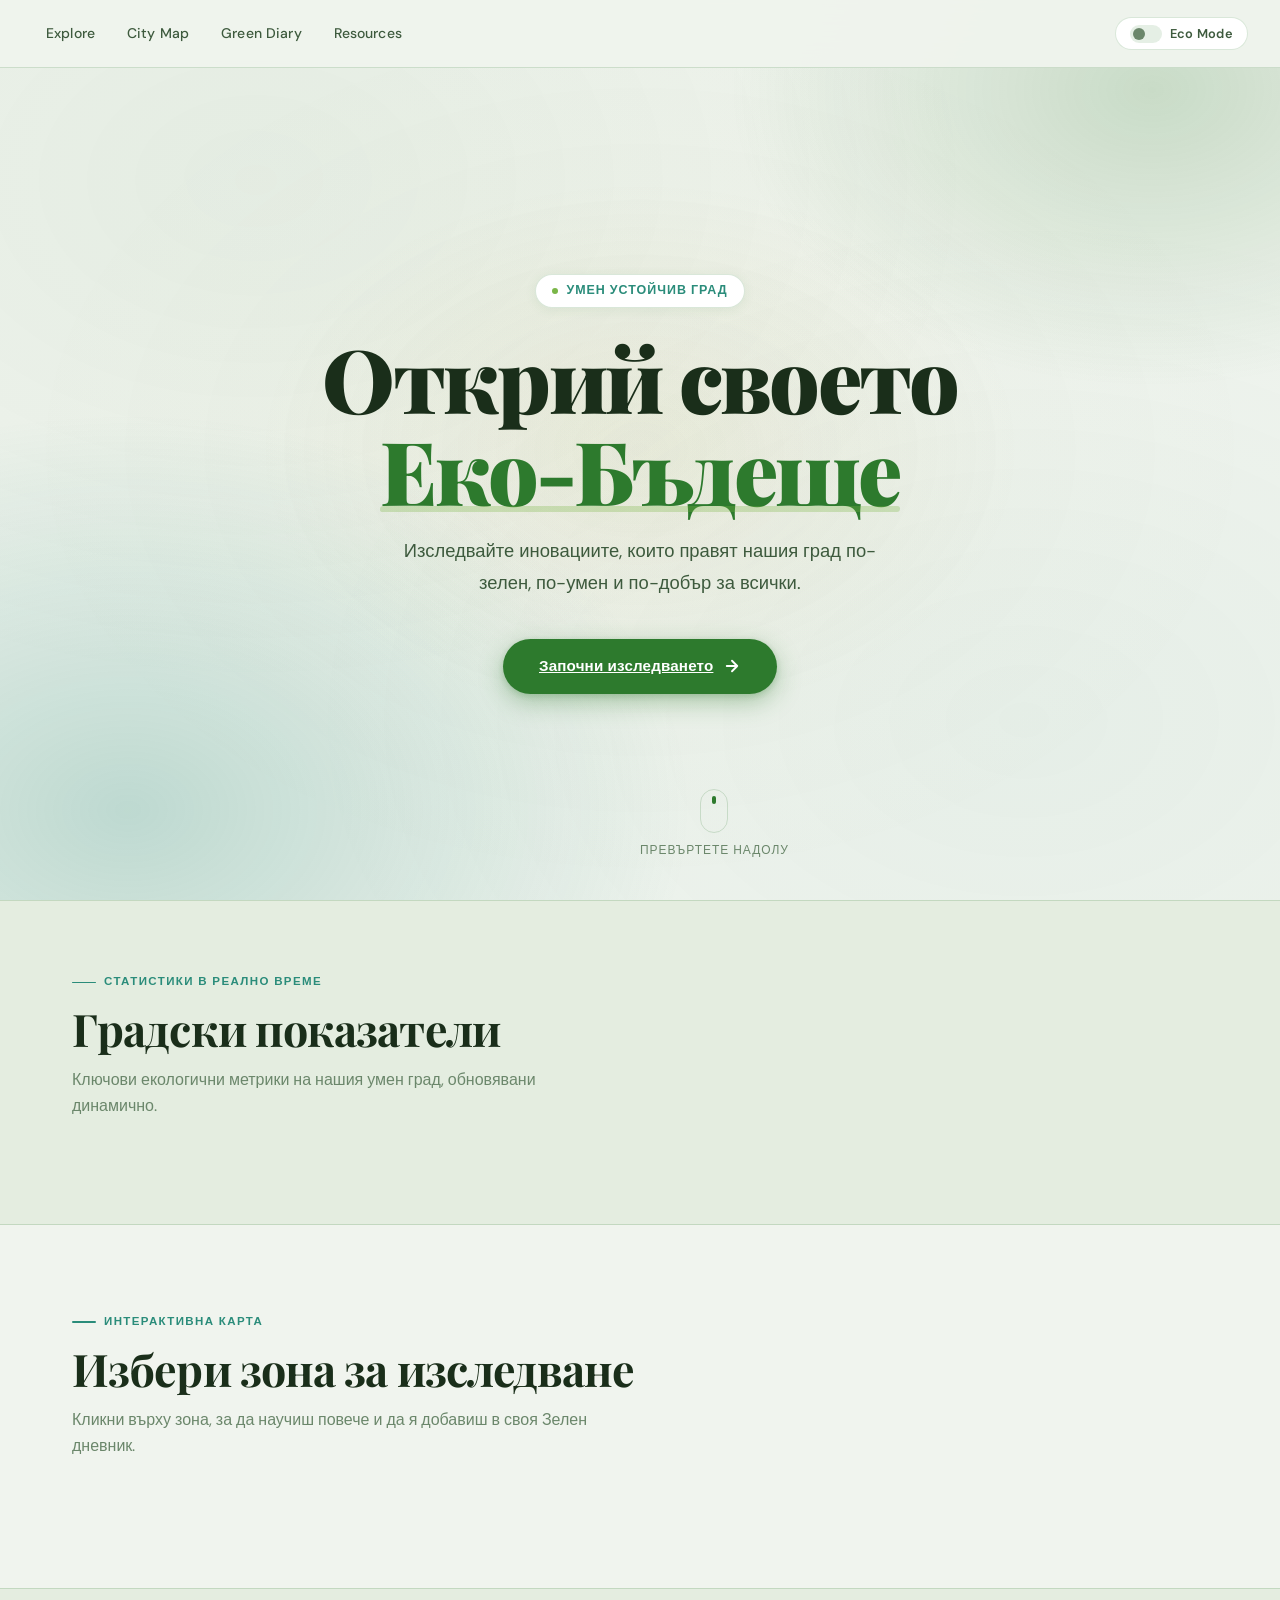
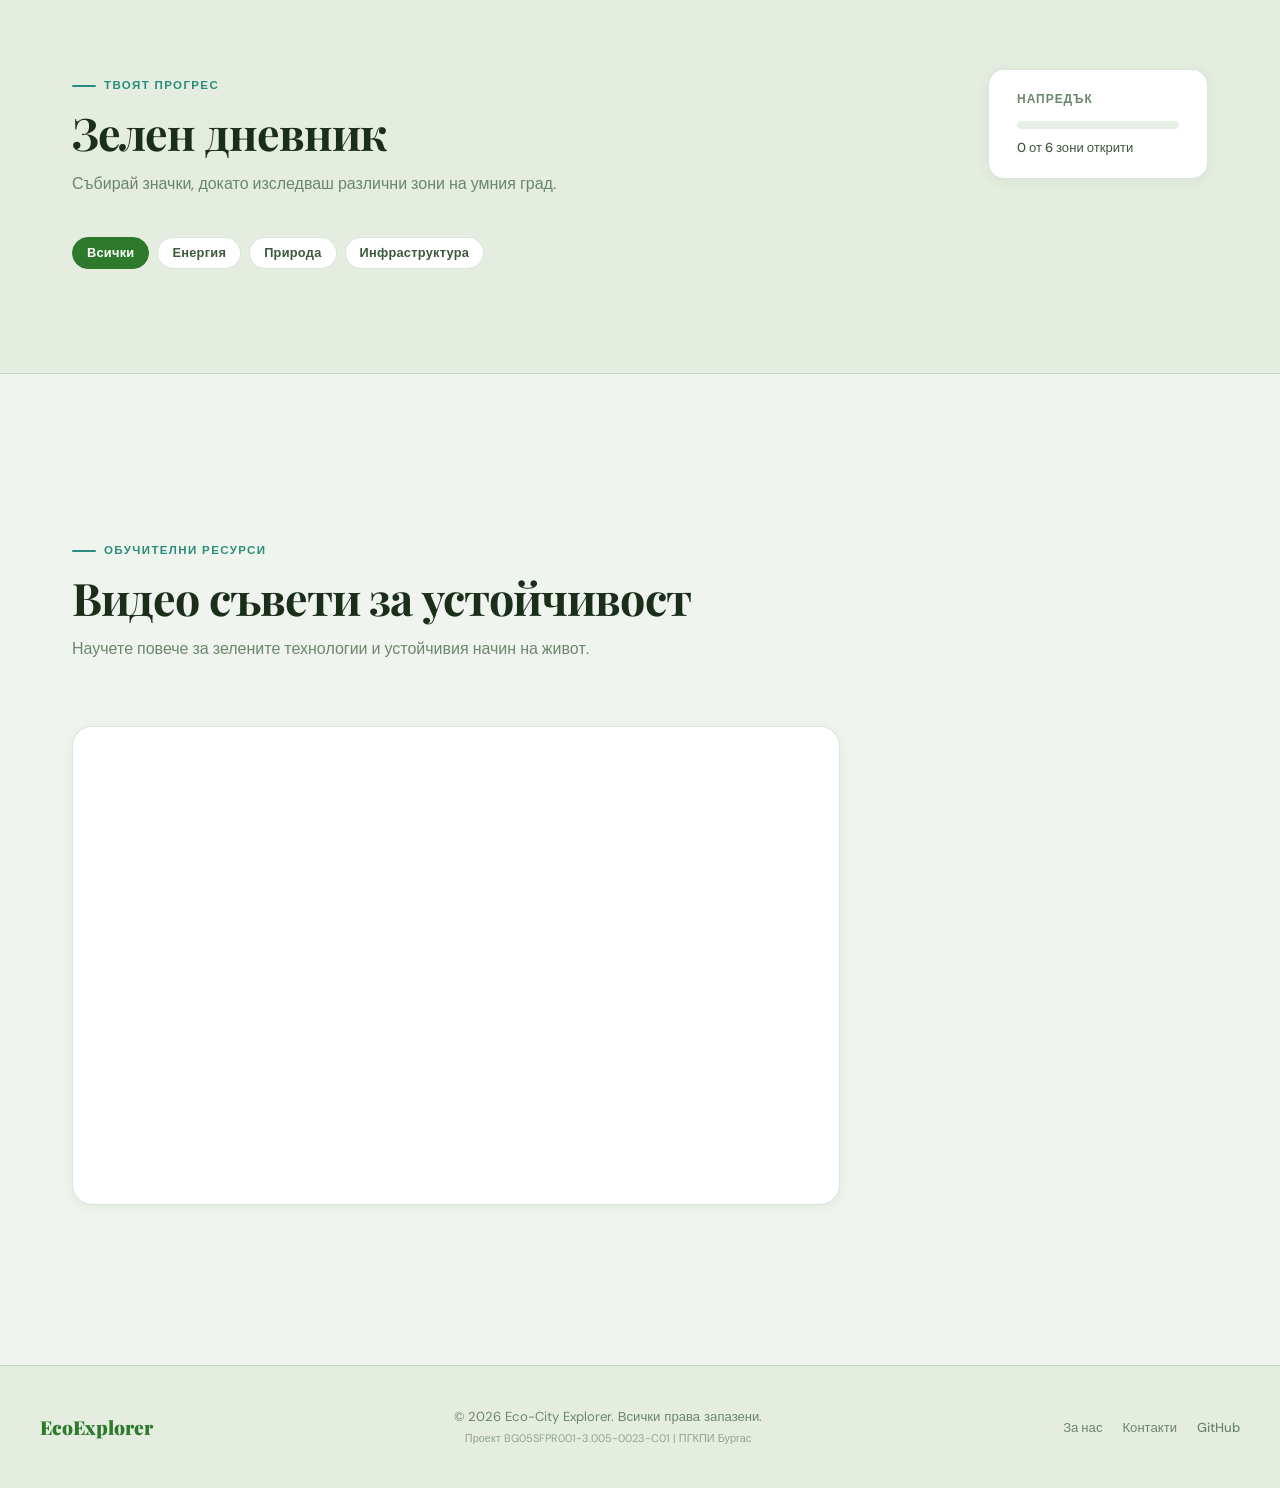
==== mainMenu/index.html @ bcf7e942 "Sort out project files" ====
<!DOCTYPE html>
<html lang="bg" data-theme="light">
<head>
    <meta charset="UTF-8">
    <meta name="viewport" content="width=device-width, initial-scale=1.0">
    <link rel="stylesheet" href="../mainMenu/MainMenu.css">
    <title>Eco-City Explorer</title>
    <link href="https://fonts.googleapis.com/css2?family=Playfair+Display:wght@700;900&family=DM+Sans:wght@300;400;500;600&display=swap" rel="stylesheet">
    <link rel="icon" href="../assets/logo.png" type="image/x-icon">
</head>
<body>

    <!-- ============================================================
         HEADER
    ============================================================ -->
    <header class="app-header">

        <nav id="nav">
            <a href="#map">Explore</a>
            <a href="#map">City Map</a>
            <a href="#diary">Green Diary</a>
            <a href="#tips">Resources</a>
        </nav>

        <div class="header-actions">
            <button class="eco-toggle" id="eco-toggle" title="Eco Mode - Тъмна тема">
                <span class="eco-toggle-indicator" id="eco-indicator"></span>
                Eco Mode
            </button>
            <button class="hamburger" id="hamburger" aria-label="Toggle navigation">&#9776;</button>
        </div>
    </header>

    <!-- ============================================================
         HERO / BANNER
    ============================================================ -->
    <section class="banner">
        <div class="banner-bg"></div>
        <div class="banner-particles" id="banner-particles"></div>
        <div class="banner-overlay"></div>

        <div class="banner-content">
            <div class="banner-eyebrow">
                <span class="banner-eyebrow-dot"></span>
                Умен устойчив град
            </div>
            <h1>Открий своето<br><span class="highlight">Еко-Бъдеще</span></h1>
            <p>Изследвайте иновациите, които правят нашия град по-зелен, по-умен и по-добър за всички.</p>
         <a href="../Map/map.html" class="cta-button">
    Започни изследването
    <svg width="18" height="18" viewBox="0 0 24 24" fill="none" stroke="currentColor" stroke-width="2.5" stroke-linecap="round" stroke-linejoin="round">
        <path d="M5 12h14M12 5l7 7-7 7"/>
    </svg>
</a>
        </div>

        <div class="scroll-hint">
            <div class="scroll-arrow"></div>
            Превъртете надолу
        </div>
    </section>

    <!-- ============================================================
         CITY OVERVIEW — STATISTICS
    ============================================================ -->
    <section class="overview" id="overview">
        <div class="section-container">
            <div class="section-label">Статистики в реално време</div>
            <h2 class="section-title">Градски показатели</h2>
            <p class="section-subtitle">Ключови екологични метрики на нашия умен град, обновявани динамично.</p>

            <div class="stats-grid" id="stats-grid">
                <!-- Stat cards се генерират от JS -->
            </div>
        </div>
    </section>

    <!-- ============================================================
         CITY MAP — INTERACTIVE GRID
    ============================================================ -->
    <section class="city-map" id="map">
        <div class="section-container">
            <div class="map-header">
                <div class="section-label">Интерактивна карта</div>
                <h2 class="section-title">Избери зона за изследване</h2>
                <p class="section-subtitle">Кликни върху зона, за да научиш повече и да я добавиш в своя Зелен дневник.</p>
            </div>
            <div class="map-grid" id="map-grid">
                <!-- Зоните се генерират от JS -->
            </div>
        </div>
    </section>

    <!-- ============================================================
         MODAL
    ============================================================ -->
    <div class="modal-backdrop" id="modal-backdrop">
        <div class="modal" id="modal" role="dialog" aria-modal="true">
            <button class="modal-close" id="modal-close" aria-label="Затвори">
                <svg width="14" height="14" viewBox="0 0 24 24" fill="none" stroke="currentColor" stroke-width="2.5" stroke-linecap="round">
                    <path d="M18 6L6 18M6 6l12 12"/>
                </svg>
            </button>
            <div class="modal-zone-icon" id="modal-icon"></div>
            <h2 class="modal-title" id="modal-title"></h2>
            <p class="modal-desc" id="modal-desc"></p>
            <div class="modal-facts">
                <h4>Ключови факти</h4>
                <ul id="modal-facts-list"></ul>
            </div>
            <button class="modal-explore-btn" id="modal-explore-btn">Добави в дневника</button>
        </div>
    </div>

    <!-- ============================================================
         GREEN DIARY — PROGRESS & BADGES
    ============================================================ -->
    <section class="green-diary" id="diary">
        <div class="section-container">
            <div class="diary-header">
                <div>
                    <div class="section-label">Твоят прогрес</div>
                    <h2 class="section-title">Зелен дневник</h2>
                    <p class="section-subtitle">Събирай значки, докато изследваш различни зони на умния град.</p>
                </div>
                <div class="diary-progress-wrap">
                    <div class="diary-progress-label">Напредък</div>
                    <div class="diary-progress-track">
                        <div class="diary-progress-bar" id="diary-progress-bar"></div>
                    </div>
                    <div class="diary-progress-text" id="diary-progress-text">0 от 6 зони открити</div>
                </div>
            </div>

            <div class="diary-filter" id="diary-filter">
                <button class="filter-btn active" data-cat="all">Всички</button>
                <button class="filter-btn" data-cat="energy">Енергия</button>
                <button class="filter-btn" data-cat="nature">Природа</button>
                <button class="filter-btn" data-cat="infrastructure">Инфраструктура</button>
            </div>

            <div class="diary-badges" id="diary-badges">
                <!-- Значките се генерират от JS -->
            </div>
        </div>
    </section>

    <!-- ============================================================
         ECO-TIPS / VIDEOS
    ============================================================ -->
    <section class="eco-tips-section" id="tips">
        <div class="section-container">
            <div class="section-label">Обучителни ресурси</div>
            <h2 class="section-title">Видео съвети за устойчивост</h2>
            <p class="section-subtitle" style="margin-bottom:2rem">Научете повече за зелените технологии и устойчивия начин на живот.</p>

            <div class="video-tabs" id="video-tabs">
                <!-- Табовете се генерират от JS -->
            </div>

            <div class="video-layout">
                <div class="video-main">
                    <div class="video-iframe-wrap">
                        <iframe id="main-video"
                            src=""
                            title="Eco Video"
                            allow="accelerometer; autoplay; clipboard-write; encrypted-media; gyroscope; picture-in-picture"
                            allowfullscreen>
                        </iframe>
                    </div>
                    <div class="video-info">
                        <h3 id="video-main-title"></h3>
                        <p id="video-main-desc"></p>
                    </div>
                </div>

                <div class="video-playlist" id="video-playlist">
                    <!-- Плейлистата се генерира от JS -->
                </div>
            </div>
        </div>
    </section>

    <!-- ============================================================
         FOOTER
    ============================================================ -->
    <footer class="app-footer">
        <div class="footer-inner">
            <div class="footer-logo">EcoExplorer</div>
            <p class="footer-copy">&copy; 2026 Eco-City Explorer. Всички права запазени.<br>
                <small style="opacity:0.7">Проект BG05SFPR001-3.005-0023-C01 | ПГКПИ Бургас</small>
            </p>
            <div class="footer-links">
                <a href="#">За нас</a>
                <a href="#">Контакти</a>
                <a href="#">GitHub</a>
            </div>
        </div>
    </footer>

    <!-- Toast Container -->
    <div class="toast-container" id="toast-container"></div>
    <script src="../mainMenu/MainMenu.js"></script>
   
</body>
</html>
---- mainMenu/MainMenu.css ----
:root {
            --bg-primary: #f0f4ee;
            --bg-secondary: #e4ede0;
            --bg-card: #ffffff;
            --bg-overlay: rgba(240, 244, 238, 0.92);
            --text-primary: #1a2e1a;
            --text-secondary: #3d5a3d;
            --text-muted: #6b876b;
            --accent-green: #2d7a2d;
            --accent-lime: #7ab648;
            --accent-gold: #c8a84b;
            --accent-teal: #2a8c7a;
            --accent-rust: #b85a2a;
            --border-color: rgba(45, 122, 45, 0.18);
            --shadow-sm: 0 2px 12px rgba(45, 122, 45, 0.08);
            --shadow-md: 0 8px 32px rgba(45, 122, 45, 0.14);
            --shadow-lg: 0 20px 60px rgba(45, 122, 45, 0.2);
            --header-bg: rgba(240, 244, 238, 0.95);
            --stat-bar-bg: rgba(45, 122, 45, 0.12);
            --zone-hover: rgba(45, 122, 45, 0.06);
        }

        [data-theme="dark"] {
            --bg-primary: #0a160a;
            --bg-secondary: #0f1f0f;
            --bg-card: #121e12;
            --bg-overlay: rgba(10, 22, 10, 0.94);
            --text-primary: #d4e8c8;
            --text-secondary: #8fb87e;
            --text-muted: #5a7a52;
            --accent-green: #4aaf4a;
            --accent-lime: #8fd455;
            --accent-gold: #d4b45e;
            --accent-teal: #3ab89e;
            --accent-rust: #d47044;
            --border-color: rgba(74, 175, 74, 0.2);
            --shadow-sm: 0 2px 12px rgba(0,0,0,0.4);
            --shadow-md: 0 8px 32px rgba(0,0,0,0.5);
            --shadow-lg: 0 20px 60px rgba(0,0,0,0.6);
            --header-bg: rgba(10, 22, 10, 0.97);
            --stat-bar-bg: rgba(74, 175, 74, 0.15);
            --zone-hover: rgba(74, 175, 74, 0.08);
        }

        /* ============================================================
           RESET & BASE
        ============================================================ */
        *, *::before, *::after {
            box-sizing: border-box;
            margin: 0;
            padding: 0;
        }

        html {
            scroll-behavior: smooth;
            font-size: 16px;
        }

        body {
            font-family: 'DM Sans', sans-serif;
            background-color: var(--bg-primary);
            color: var(--text-primary);
            line-height: 1.6;
            transition: background-color 0.4s ease, color 0.4s ease;
            overflow-x: hidden;
        }

        /* Organic background texture */
        body::before {
            content: '';
            position: fixed;
            inset: 0;
            background-image:
                radial-gradient(ellipse at 20% 20%, rgba(45,122,45,0.06) 0%, transparent 50%),
                radial-gradient(ellipse at 80% 80%, rgba(42,140,122,0.05) 0%, transparent 50%),
                radial-gradient(ellipse at 50% 50%, rgba(200,168,75,0.03) 0%, transparent 70%);
            pointer-events: none;
            z-index: 0;
        }

        /* ============================================================
           HEADER / NAVIGATION
        ============================================================ */
        .app-header {
            position: fixed;
            top: 0;
            left: 0;
            right: 0;
            z-index: 1000;
            background: var(--header-bg);
            backdrop-filter: blur(16px);
            -webkit-backdrop-filter: blur(16px);
            border-bottom: 1px solid var(--border-color);
            padding: 0 2rem;
            height: 68px;
            display: flex;
            align-items: center;
            justify-content: space-between;
            transition: background 0.4s ease;
        }

        /* ============================================================
   LOGO (PNG VERSION)
============================================================ */

.logo {
    font-family: 'Playfair Display', serif;
    font-weight: 900;
    font-size: 1.5rem;
    color: var(--accent-green);
    letter-spacing: -0.02em;

    display: flex;
    align-items: center;
    gap: 0.6rem;
}

/* PNG image */
.logo-img {
    width: 34px;
    height: 34px;
    object-fit: contain;
    display: block;

    transition: transform 0.3s ease, filter 0.3s ease;
}

/* Hover effect */
.logo:hover .logo-img {
    transform: rotate(-8deg) scale(1.1);
    filter: drop-shadow(0 4px 8px rgba(45,122,45,0.3));
}

/* Optional: text hover */
.logo:hover {
    color: var(--accent-lime);
}

/* Dark mode fix (ако логото е тъмно) */
[data-theme="dark"] .logo-img {
    filter: brightness(1.2) contrast(1.1);
}

        nav#nav {
            display: flex;
            align-items: center;
            gap: 0.25rem;
            transition: all 0.3s ease;
        }

        nav#nav a {
            text-decoration: none;
            color: var(--text-secondary);
            font-size: 0.875rem;
            font-weight: 500;
            padding: 0.5rem 0.875rem;
            border-radius: 8px;
            transition: all 0.2s ease;
            position: relative;
            letter-spacing: 0.01em;
        }

        nav#nav a::after {
            content: '';
            position: absolute;
            bottom: 4px;
            left: 50%;
            transform: translateX(-50%);
            width: 0;
            height: 2px;
            background: var(--accent-lime);
            border-radius: 2px;
            transition: width 0.25s ease;
        }

        nav#nav a:hover {
            color: var(--accent-green);
            background: var(--zone-hover);
        }

        nav#nav a:hover::after {
            width: 60%;
        }

        .header-actions {
            display: flex;
            align-items: center;
            gap: 0.75rem;
        }

        /* Eco-Mode Toggle */
        .eco-toggle {
            display: flex;
            align-items: center;
            gap: 0.5rem;
            cursor: pointer;
            padding: 0.4rem 0.875rem;
            border-radius: 24px;
            border: 1.5px solid var(--border-color);
            background: var(--bg-card);
            color: var(--text-secondary);
            font-size: 0.8rem;
            font-weight: 600;
            font-family: 'DM Sans', sans-serif;
            transition: all 0.25s ease;
            letter-spacing: 0.02em;
        }

        .eco-toggle:hover {
            border-color: var(--accent-green);
            color: var(--accent-green);
            background: var(--zone-hover);
        }

        .eco-toggle-indicator {
            width: 32px;
            height: 18px;
            border-radius: 9px;
            background: var(--stat-bar-bg);
            position: relative;
            transition: background 0.3s ease;
            flex-shrink: 0;
        }

        .eco-toggle-indicator::after {
            content: '';
            position: absolute;
            top: 3px;
            left: 3px;
            width: 12px;
            height: 12px;
            border-radius: 50%;
            background: var(--text-muted);
            transition: all 0.3s ease;
        }

        [data-theme="dark"] .eco-toggle-indicator {
            background: var(--accent-green);
        }

        [data-theme="dark"] .eco-toggle-indicator::after {
            left: 17px;
            background: var(--bg-primary);
        }

        /* Hamburger */
        .hamburger {
            display: none;
            background: none;
            border: 1.5px solid var(--border-color);
            border-radius: 8px;
            padding: 0.4rem 0.6rem;
            cursor: pointer;
            color: var(--text-primary);
            font-size: 1.1rem;
            line-height: 1;
            transition: all 0.2s ease;
        }

        .hamburger:hover {
            border-color: var(--accent-green);
            color: var(--accent-green);
        }

        /* ============================================================
           HERO / BANNER SECTION
        ============================================================ */
        .banner {
            min-height: 100vh;
            display: flex;
            align-items: center;
            justify-content: center;
            position: relative;
            overflow: hidden;
            padding-top: 68px;
        }

        /* Animated organic background */
        .banner-bg {
            position: absolute;
            inset: 0;
            background:
                radial-gradient(ellipse 80% 80% at 10% 90%, rgba(42,140,122,0.25) 0%, transparent 55%),
                radial-gradient(ellipse 60% 60% at 90% 10%, rgba(45,122,45,0.2) 0%, transparent 55%),
                radial-gradient(ellipse 50% 50% at 50% 50%, rgba(200,168,75,0.08) 0%, transparent 60%);
            animation: breathe 8s ease-in-out infinite;
        }

        @keyframes breathe {
            0%, 100% { opacity: 1; transform: scale(1); }
            50% { opacity: 0.85; transform: scale(1.02); }
        }

        /* Floating particles */
        .banner-particles {
            position: absolute;
            inset: 0;
            pointer-events: none;
        }

        .particle {
            position: absolute;
            width: 4px;
            height: 4px;
            border-radius: 50%;
            background: var(--accent-lime);
            opacity: 0;
            animation: float-up linear infinite;
        }

        @keyframes float-up {
            0% { opacity: 0; transform: translateY(0) scale(0.5); }
            20% { opacity: 0.6; }
            80% { opacity: 0.3; }
            100% { opacity: 0; transform: translateY(-120px) scale(1.5); }
        }

        .banner-overlay {
            display: none;
        }

        .banner-content {
            position: relative;
            z-index: 2;
            text-align: center;
            max-width: 780px;
            padding: 2rem;
            animation: fade-in-up 0.9s ease both;
        }

        @keyframes fade-in-up {
            from { opacity: 0; transform: translateY(32px); }
            to { opacity: 1; transform: translateY(0); }
        }

        .banner-eyebrow {
            display: inline-flex;
            align-items: center;
            gap: 0.5rem;
            background: var(--bg-card);
            border: 1px solid var(--border-color);
            border-radius: 24px;
            padding: 0.35rem 1rem;
            font-size: 0.78rem;
            font-weight: 600;
            color: var(--accent-teal);
            letter-spacing: 0.08em;
            text-transform: uppercase;
            margin-bottom: 1.5rem;
            box-shadow: var(--shadow-sm);
            animation: fade-in-up 0.9s 0.1s ease both;
        }

        .banner-eyebrow-dot {
            width: 6px;
            height: 6px;
            border-radius: 50%;
            background: var(--accent-lime);
            animation: pulse-dot 2s ease infinite;
        }

        @keyframes pulse-dot {
            0%, 100% { transform: scale(1); opacity: 1; }
            50% { transform: scale(1.5); opacity: 0.7; }
        }

        .banner-content h1 {
            font-family: 'Playfair Display', serif;
            font-size: clamp(2.8rem, 7vw, 5.5rem);
            font-weight: 900;
            line-height: 1.05;
            letter-spacing: -0.03em;
            color: var(--text-primary);
            margin-bottom: 1.25rem;
            animation: fade-in-up 0.9s 0.2s ease both;
        }

        .banner-content h1 .highlight {
            color: var(--accent-green);
            position: relative;
            display: inline-block;
        }

        .banner-content h1 .highlight::after {
            content: '';
            position: absolute;
            bottom: 4px;
            left: 0;
            right: 0;
            height: 6px;
            background: var(--accent-lime);
            opacity: 0.3;
            border-radius: 3px;
            transform: skewX(-4deg);
        }

        .banner-content p {
            font-size: 1.15rem;
            color: var(--text-secondary);
            max-width: 520px;
            margin: 0 auto 2.5rem;
            font-weight: 400;
            line-height: 1.7;
            animation: fade-in-up 0.9s 0.3s ease both;
        }

        .cta-button {
            display: inline-flex;
            align-items: center;
            gap: 0.6rem;
            background: var(--accent-green);
            color: #fff;
            border: none;
            padding: 0.95rem 2.25rem;
            border-radius: 50px;
            font-family: 'DM Sans', sans-serif;
            font-size: 0.95rem;
            font-weight: 600;
            cursor: pointer;
            box-shadow: 0 8px 24px rgba(45,122,45,0.35), 0 2px 6px rgba(45,122,45,0.2);
            transition: all 0.25s ease;
            letter-spacing: 0.01em;
            animation: fade-in-up 0.9s 0.4s ease both;
        }

        .cta-button svg {
            transition: transform 0.25s ease;
        }

        .cta-button:hover {
            background: var(--accent-lime);
            box-shadow: 0 12px 32px rgba(122,182,72,0.4), 0 2px 8px rgba(122,182,72,0.3);
            transform: translateY(-2px);
        }

        .cta-button:hover svg {
            transform: translateX(4px);
        }

        .cta-button:active {
            transform: translateY(0);
        }

        /* Scroll hint */
        .scroll-hint {
            position: absolute;
            bottom: 2.5rem;
            left: 50%;
            transform: translateX(-50%);
            z-index: 2;
            display: flex;
            flex-direction: column;
            align-items: center;
            gap: 0.5rem;
            color: var(--text-muted);
            font-size: 0.75rem;
            letter-spacing: 0.08em;
            text-transform: uppercase;
            animation: fade-in-up 1s 1s ease both;
        }

        .scroll-arrow {
            width: 28px;
            height: 44px;
            border: 1.5px solid var(--border-color);
            border-radius: 14px;
            display: flex;
            align-items: flex-start;
            justify-content: center;
            padding-top: 6px;
        }

        .scroll-arrow::after {
            content: '';
            width: 4px;
            height: 8px;
            background: var(--accent-green);
            border-radius: 2px;
            animation: scroll-bounce 1.8s ease infinite;
        }

        @keyframes scroll-bounce {
            0%, 100% { transform: translateY(0); opacity: 1; }
            60% { transform: translateY(10px); opacity: 0.3; }
        }

        /* ============================================================
           SECTION SHARED STYLES
        ============================================================ */
        section {
            position: relative;
            z-index: 1;
        }

        .section-container {
            max-width: 1200px;
            margin: 0 auto;
            padding: 5rem 2rem;
        }

        .section-label {
            display: inline-flex;
            align-items: center;
            gap: 0.5rem;
            font-size: 0.72rem;
            font-weight: 700;
            letter-spacing: 0.12em;
            text-transform: uppercase;
            color: var(--accent-teal);
            margin-bottom: 0.75rem;
        }

        .section-label::before {
            content: '';
            width: 24px;
            height: 1.5px;
            background: var(--accent-teal);
            border-radius: 2px;
        }

        .section-title {
            font-family: 'Playfair Display', serif;
            font-size: clamp(1.8rem, 4vw, 2.8rem);
            font-weight: 700;
            color: var(--text-primary);
            letter-spacing: -0.02em;
            line-height: 1.15;
            margin-bottom: 0.75rem;
        }

        .section-subtitle {
            font-size: 1rem;
            color: var(--text-muted);
            max-width: 540px;
            line-height: 1.65;
        }

        /* ============================================================
           CITY OVERVIEW — STATS
        ============================================================ */
        .overview {
            background: var(--bg-secondary);
            border-top: 1px solid var(--border-color);
            border-bottom: 1px solid var(--border-color);
        }

        .overview .section-container {
            padding-top: 4rem;
            padding-bottom: 4rem;
        }

        .stats-grid {
            display: grid;
            grid-template-columns: repeat(auto-fit, minmax(240px, 1fr));
            gap: 1.5rem;
            margin-top: 2.5rem;
        }

        .stat-card {
            background: var(--bg-card);
            border: 1px solid var(--border-color);
            border-radius: 16px;
            padding: 1.75rem;
            box-shadow: var(--shadow-sm);
            transition: transform 0.25s ease, box-shadow 0.25s ease;
            position: relative;
            overflow: hidden;
        }

        .stat-card::before {
            content: '';
            position: absolute;
            top: 0;
            left: 0;
            right: 0;
            height: 3px;
            border-radius: 16px 16px 0 0;
        }

        .stat-card:nth-child(1)::before { background: var(--accent-lime); }
        .stat-card:nth-child(2)::before { background: var(--accent-teal); }
        .stat-card:nth-child(3)::before { background: var(--accent-gold); }
        .stat-card:nth-child(4)::before { background: var(--accent-rust); }

        .stat-card:hover {
            transform: translateY(-4px);
            box-shadow: var(--shadow-md);
        }

        .stat-icon {
            width: 40px;
            height: 40px;
            border-radius: 10px;
            background: var(--stat-bar-bg);
            display: flex;
            align-items: center;
            justify-content: center;
            margin-bottom: 1rem;
        }

        .stat-icon svg {
            width: 20px;
            height: 20px;
        }

        .stat-card h3 {
            font-size: 0.82rem;
            font-weight: 600;
            color: var(--text-muted);
            text-transform: uppercase;
            letter-spacing: 0.06em;
            margin-bottom: 0.5rem;
        }

        .stat-value {
            font-family: 'Playfair Display', serif;
            font-size: 2.4rem;
            font-weight: 700;
            color: var(--text-primary);
            line-height: 1;
            margin-bottom: 0.75rem;
        }

        .stat-value .unit {
            font-size: 1rem;
            font-family: 'DM Sans', sans-serif;
            font-weight: 400;
            color: var(--text-muted);
            margin-left: 0.25rem;
        }

        .stat-bar-wrap {
            height: 6px;
            background: var(--stat-bar-bg);
            border-radius: 3px;
            overflow: hidden;
        }

        .stat-bar {
            height: 100%;
            border-radius: 3px;
            width: 0%;
            transition: width 1.4s cubic-bezier(0.23, 1, 0.32, 1);
        }

        .stat-card:nth-child(1) .stat-bar { background: var(--accent-lime); }
        .stat-card:nth-child(2) .stat-bar { background: var(--accent-teal); }
        .stat-card:nth-child(3) .stat-bar { background: var(--accent-gold); }
        .stat-card:nth-child(4) .stat-bar { background: var(--accent-rust); }

        .stat-delta {
            font-size: 0.78rem;
            font-weight: 600;
            margin-top: 0.5rem;
            display: flex;
            align-items: center;
            gap: 0.25rem;
        }

        .stat-delta.up { color: var(--accent-lime); }
        .stat-delta.down { color: var(--accent-rust); }

        /* ============================================================
           CITY MAP — INTERACTIVE GRID
        ============================================================ */
        .city-map {
            padding: 5rem 0;
        }

        .city-map .section-container {
            padding-top: 0;
            padding-bottom: 0;
        }

        .map-header {
            margin-bottom: 3rem;
        }

        .map-grid {
            display: grid;
            grid-template-columns: repeat(3, 1fr);
            gap: 1.25rem;
        }

        .map-zone {
            background: var(--bg-card);
            border: 1.5px solid var(--border-color);
            border-radius: 20px;
            padding: 1.75rem;
            cursor: pointer;
            transition: all 0.3s cubic-bezier(0.23, 1, 0.32, 1);
            position: relative;
            overflow: hidden;
            user-select: none;
        }

        .map-zone::before {
            content: '';
            position: absolute;
            inset: 0;
            opacity: 0;
            transition: opacity 0.3s ease;
            border-radius: 20px;
        }

        .zone-solar::before { background: radial-gradient(circle at 30% 30%, rgba(200,168,75,0.12), transparent 70%); }
        .zone-forest::before { background: radial-gradient(circle at 30% 30%, rgba(45,122,45,0.12), transparent 70%); }
        .zone-water::before { background: radial-gradient(circle at 30% 30%, rgba(42,140,122,0.12), transparent 70%); }
        .zone-recycling::before { background: radial-gradient(circle at 30% 30%, rgba(122,182,72,0.12), transparent 70%); }
        .zone-transport::before { background: radial-gradient(circle at 30% 30%, rgba(42,140,122,0.1), transparent 70%); }
        .zone-gardens::before { background: radial-gradient(circle at 30% 30%, rgba(45,122,45,0.1), transparent 70%); }

        .map-zone:hover {
            transform: translateY(-6px) scale(1.01);
            box-shadow: var(--shadow-md);
            border-color: transparent;
        }

        .map-zone:hover::before { opacity: 1; }

        .map-zone.explored {
            border-color: var(--accent-lime);
            box-shadow: 0 0 0 1px var(--accent-lime), var(--shadow-sm);
        }

        .zone-icon-wrap {
            width: 56px;
            height: 56px;
            border-radius: 14px;
            display: flex;
            align-items: center;
            justify-content: center;
            margin-bottom: 1rem;
            transition: transform 0.3s ease;
        }

        .map-zone:hover .zone-icon-wrap {
            transform: scale(1.1) rotate(-4deg);
        }

        .zone-solar .zone-icon-wrap { background: rgba(200,168,75,0.15); }
        .zone-forest .zone-icon-wrap { background: rgba(45,122,45,0.15); }
        .zone-water .zone-icon-wrap { background: rgba(42,140,122,0.15); }
        .zone-recycling .zone-icon-wrap { background: rgba(122,182,72,0.15); }
        .zone-transport .zone-icon-wrap { background: rgba(42,140,122,0.12); }
        .zone-gardens .zone-icon-wrap { background: rgba(45,122,45,0.12); }

        .zone-icon-wrap svg {
            width: 26px;
            height: 26px;
        }

        .zone-name {
            font-size: 1.05rem;
            font-weight: 600;
            color: var(--text-primary);
            margin-bottom: 0.4rem;
            letter-spacing: -0.01em;
        }

        .zone-tagline {
            font-size: 0.82rem;
            color: var(--text-muted);
            line-height: 1.5;
        }

        .zone-badge {
            position: absolute;
            top: 1rem;
            right: 1rem;
            width: 24px;
            height: 24px;
            border-radius: 50%;
            background: var(--accent-lime);
            display: none;
            align-items: center;
            justify-content: center;
        }

        .zone-badge svg {
            width: 12px;
            height: 12px;
        }

        .map-zone.explored .zone-badge {
            display: flex;
        }

        /* ============================================================
           MODAL
        ============================================================ */
        .modal-backdrop {
            position: fixed;
            inset: 0;
            background: rgba(10, 22, 10, 0.7);
            backdrop-filter: blur(8px);
            z-index: 2000;
            display: none;
            align-items: center;
            justify-content: center;
            padding: 1.5rem;
            animation: modal-fade-in 0.2s ease;
        }

        .modal-backdrop.open {
            display: flex;
        }

        @keyframes modal-fade-in {
            from { opacity: 0; }
            to { opacity: 1; }
        }

        .modal {
            background: var(--bg-card);
            border: 1px solid var(--border-color);
            border-radius: 24px;
            max-width: 560px;
            width: 100%;
            padding: 2.5rem;
            box-shadow: var(--shadow-lg);
            animation: modal-slide-in 0.3s cubic-bezier(0.34, 1.56, 0.64, 1);
            position: relative;
        }

        @keyframes modal-slide-in {
            from { opacity: 0; transform: scale(0.88) translateY(20px); }
            to { opacity: 1; transform: scale(1) translateY(0); }
        }

        .modal-close {
            position: absolute;
            top: 1.25rem;
            right: 1.25rem;
            width: 32px;
            height: 32px;
            border-radius: 50%;
            border: 1.5px solid var(--border-color);
            background: none;
            cursor: pointer;
            display: flex;
            align-items: center;
            justify-content: center;
            color: var(--text-muted);
            font-family: 'DM Sans', sans-serif;
            font-size: 1rem;
            transition: all 0.2s ease;
        }

        .modal-close:hover {
            border-color: var(--accent-rust);
            color: var(--accent-rust);
            background: rgba(184,90,42,0.08);
        }

        .modal-zone-icon {
            width: 64px;
            height: 64px;
            border-radius: 18px;
            display: flex;
            align-items: center;
            justify-content: center;
            margin-bottom: 1.5rem;
        }

        .modal-zone-icon svg { width: 30px; height: 30px; }

        .modal-title {
            font-family: 'Playfair Display', serif;
            font-size: 1.6rem;
            font-weight: 700;
            color: var(--text-primary);
            margin-bottom: 0.75rem;
            letter-spacing: -0.02em;
        }

        .modal-desc {
            font-size: 0.95rem;
            color: var(--text-secondary);
            line-height: 1.7;
            margin-bottom: 1.5rem;
        }

        .modal-facts {
            background: var(--bg-secondary);
            border-radius: 12px;
            padding: 1.25rem;
            margin-bottom: 1.75rem;
        }

        .modal-facts h4 {
            font-size: 0.75rem;
            font-weight: 700;
            text-transform: uppercase;
            letter-spacing: 0.1em;
            color: var(--text-muted);
            margin-bottom: 0.75rem;
        }

        .modal-facts ul {
            list-style: none;
            display: flex;
            flex-direction: column;
            gap: 0.5rem;
        }

        .modal-facts li {
            font-size: 0.9rem;
            color: var(--text-secondary);
            padding-left: 1.25rem;
            position: relative;
            line-height: 1.5;
        }

        .modal-facts li::before {
            content: '';
            position: absolute;
            left: 0;
            top: 0.55em;
            width: 6px;
            height: 6px;
            border-radius: 50%;
            background: var(--accent-lime);
        }

        .modal-explore-btn {
            width: 100%;
            background: var(--accent-green);
            color: #fff;
            border: none;
            padding: 0.9rem 1.5rem;
            border-radius: 12px;
            font-family: 'DM Sans', sans-serif;
            font-size: 0.9rem;
            font-weight: 600;
            cursor: pointer;
            transition: all 0.25s ease;
            letter-spacing: 0.02em;
        }

        .modal-explore-btn:hover {
            background: var(--accent-lime);
            transform: translateY(-1px);
            box-shadow: 0 6px 20px rgba(122,182,72,0.35);
        }

        .modal-explore-btn:disabled {
            background: var(--text-muted);
            cursor: not-allowed;
            transform: none;
            box-shadow: none;
        }

        /* ============================================================
           GREEN DIARY
        ============================================================ */
        .green-diary {
            background: var(--bg-secondary);
            border-top: 1px solid var(--border-color);
            border-bottom: 1px solid var(--border-color);
        }

        .diary-header {
            display: flex;
            align-items: flex-start;
            justify-content: space-between;
            flex-wrap: wrap;
            gap: 1.5rem;
            margin-bottom: 2.5rem;
        }

        .diary-progress-wrap {
            background: var(--bg-card);
            border: 1px solid var(--border-color);
            border-radius: 16px;
            padding: 1.25rem 1.75rem;
            min-width: 220px;
            box-shadow: var(--shadow-sm);
        }

        .diary-progress-label {
            font-size: 0.75rem;
            font-weight: 700;
            text-transform: uppercase;
            letter-spacing: 0.08em;
            color: var(--text-muted);
            margin-bottom: 0.75rem;
        }

        .diary-progress-track {
            height: 8px;
            background: var(--stat-bar-bg);
            border-radius: 4px;
            overflow: hidden;
            margin-bottom: 0.5rem;
        }

        .diary-progress-bar {
            height: 100%;
            background: linear-gradient(90deg, var(--accent-green), var(--accent-lime));
            border-radius: 4px;
            width: 0%;
            transition: width 0.8s cubic-bezier(0.23, 1, 0.32, 1);
        }

        .diary-progress-text {
            font-size: 0.82rem;
            color: var(--text-secondary);
            font-weight: 500;
        }

        .diary-filter {
            display: flex;
            gap: 0.5rem;
            flex-wrap: wrap;
            margin-bottom: 1.5rem;
        }

        .filter-btn {
            padding: 0.4rem 0.875rem;
            border-radius: 24px;
            border: 1.5px solid var(--border-color);
            background: var(--bg-card);
            color: var(--text-secondary);
            font-family: 'DM Sans', sans-serif;
            font-size: 0.8rem;
            font-weight: 600;
            cursor: pointer;
            transition: all 0.2s ease;
            letter-spacing: 0.02em;
        }

        .filter-btn:hover, .filter-btn.active {
            background: var(--accent-green);
            border-color: var(--accent-green);
            color: #fff;
        }

        .diary-badges {
            display: grid;
            grid-template-columns: repeat(auto-fill, minmax(200px, 1fr));
            gap: 1rem;
        }

        .badge-card {
            background: var(--bg-card);
            border: 1.5px solid var(--border-color);
            border-radius: 16px;
            padding: 1.25rem;
            display: flex;
            align-items: center;
            gap: 1rem;
            transition: all 0.25s ease;
            opacity: 0.45;
            filter: grayscale(60%);
        }

        .badge-card.unlocked {
            opacity: 1;
            filter: none;
            border-color: var(--accent-lime);
            box-shadow: 0 0 0 1px rgba(122,182,72,0.3), var(--shadow-sm);
            animation: badge-pop 0.4s cubic-bezier(0.34, 1.56, 0.64, 1);
        }

        @keyframes badge-pop {
            from { transform: scale(0.8); }
            to { transform: scale(1); }
        }

        .badge-icon {
            width: 44px;
            height: 44px;
            border-radius: 12px;
            display: flex;
            align-items: center;
            justify-content: center;
            flex-shrink: 0;
        }

        .badge-icon svg { width: 22px; height: 22px; }

        .badge-name {
            font-size: 0.9rem;
            font-weight: 600;
            color: var(--text-primary);
            margin-bottom: 0.2rem;
        }

        .badge-status {
            font-size: 0.75rem;
            color: var(--text-muted);
        }

        .badge-card.unlocked .badge-status {
            color: var(--accent-lime);
        }

        /* Empty diary state */
        .diary-empty {
            text-align: center;
            padding: 3rem;
            color: var(--text-muted);
            display: none;
        }

        .diary-empty.visible {
            display: block;
        }

        /* ============================================================
           ECO-TIPS / VIDEOS
        ============================================================ */
        .eco-tips-section {
            padding: 5rem 0;
        }

        .video-tabs {
            display: flex;
            gap: 0.5rem;
            flex-wrap: wrap;
            margin-bottom: 2rem;
        }

        .video-tab {
            padding: 0.5rem 1.125rem;
            border-radius: 24px;
            border: 1.5px solid var(--border-color);
            background: var(--bg-card);
            color: var(--text-secondary);
            font-family: 'DM Sans', sans-serif;
            font-size: 0.85rem;
            font-weight: 600;
            cursor: pointer;
            transition: all 0.22s ease;
        }

        .video-tab:hover, .video-tab.active {
            background: var(--accent-green);
            border-color: var(--accent-green);
            color: #fff;
        }

        .video-layout {
            display: grid;
            grid-template-columns: 1fr 340px;
            gap: 1.75rem;
            align-items: start;
        }

        .video-main {
            background: var(--bg-card);
            border: 1px solid var(--border-color);
            border-radius: 20px;
            overflow: hidden;
            box-shadow: var(--shadow-sm);
        }

        .video-iframe-wrap {
            position: relative;
            padding-bottom: 56.25%;
            height: 0;
            overflow: hidden;
        }

        .video-iframe-wrap iframe {
            position: absolute;
            inset: 0;
            width: 100%;
            height: 100%;
            border: none;
            border-radius: 20px 20px 0 0;
        }

        .video-info {
            padding: 1.25rem 1.5rem;
        }

        .video-info h3 {
            font-size: 1rem;
            font-weight: 600;
            color: var(--text-primary);
            margin-bottom: 0.4rem;
        }

        .video-info p {
            font-size: 0.85rem;
            color: var(--text-muted);
            line-height: 1.6;
        }

        .video-playlist {
            display: flex;
            flex-direction: column;
            gap: 0.75rem;
        }

        .playlist-item {
            background: var(--bg-card);
            border: 1.5px solid var(--border-color);
            border-radius: 12px;
            padding: 0.875rem 1rem;
            cursor: pointer;
            transition: all 0.22s ease;
            display: flex;
            gap: 0.875rem;
            align-items: center;
        }

        .playlist-item:hover {
            border-color: var(--accent-green);
            background: var(--zone-hover);
        }

        .playlist-item.active {
            border-color: var(--accent-lime);
            background: var(--zone-hover);
        }

        .playlist-thumb {
            width: 52px;
            height: 38px;
            border-radius: 8px;
            background: var(--stat-bar-bg);
            flex-shrink: 0;
            display: flex;
            align-items: center;
            justify-content: center;
        }

        .playlist-thumb svg { width: 16px; height: 16px; color: var(--accent-green); }

        .playlist-title {
            font-size: 0.82rem;
            font-weight: 600;
            color: var(--text-primary);
            line-height: 1.4;
        }

        .playlist-dur {
            font-size: 0.73rem;
            color: var(--text-muted);
            margin-top: 0.2rem;
        }

        /* ============================================================
           FOOTER
        ============================================================ */
        .app-footer {
            background: var(--bg-secondary);
            border-top: 1px solid var(--border-color);
            padding: 2.5rem;
            text-align: center;
        }

        .footer-inner {
            max-width: 1200px;
            margin: 0 auto;
            display: flex;
            flex-wrap: wrap;
            gap: 1rem;
            align-items: center;
            justify-content: space-between;
        }

        .footer-logo {
            font-family: 'Playfair Display', serif;
            font-weight: 900;
            font-size: 1.2rem;
            color: var(--accent-green);
        }

        .footer-copy {
            font-size: 0.82rem;
            color: var(--text-muted);
        }

        .footer-links {
            display: flex;
            gap: 1.25rem;
        }

        .footer-links a {
            text-decoration: none;
            font-size: 0.82rem;
            color: var(--text-muted);
            font-weight: 500;
            transition: color 0.2s ease;
        }

        .footer-links a:hover {
            color: var(--accent-green);
        }

        /* ============================================================
           NOTIFICATION TOAST
        ============================================================ */
        .toast-container {
            position: fixed;
            bottom: 2rem;
            right: 2rem;
            z-index: 3000;
            display: flex;
            flex-direction: column;
            gap: 0.75rem;
            pointer-events: none;
        }

        .toast {
            background: var(--bg-card);
            border: 1px solid var(--border-color);
            border-left: 4px solid var(--accent-lime);
            border-radius: 12px;
            padding: 0.875rem 1.25rem;
            box-shadow: var(--shadow-md);
            font-size: 0.875rem;
            color: var(--text-primary);
            font-weight: 500;
            max-width: 300px;
            animation: toast-in 0.3s cubic-bezier(0.34, 1.56, 0.64, 1);
            pointer-events: auto;
        }

        @keyframes toast-in {
            from { opacity: 0; transform: translateX(40px) scale(0.9); }
            to { opacity: 1; transform: translateX(0) scale(1); }
        }

        .toast.fade-out {
            animation: toast-out 0.3s ease forwards;
        }

        @keyframes toast-out {
            to { opacity: 0; transform: translateX(40px); }
        }

        .toast-title {
            font-weight: 700;
            color: var(--accent-green);
            margin-bottom: 0.2rem;
            font-size: 0.8rem;
            text-transform: uppercase;
            letter-spacing: 0.06em;
        }

        /* ============================================================
           RESPONSIVE
        ============================================================ */
        @media (max-width: 960px) {
            .map-grid {
                grid-template-columns: repeat(2, 1fr);
            }

            .video-layout {
                grid-template-columns: 1fr;
            }

            .video-playlist {
                flex-direction: row;
                flex-wrap: wrap;
            }

            .playlist-item {
                flex: 1 1 calc(50% - 0.375rem);
            }
        }

        @media (max-width: 768px) {
            nav#nav {
                position: absolute;
                top: 68px;
                left: 0;
                right: 0;
                background: var(--header-bg);
                backdrop-filter: blur(16px);
                -webkit-backdrop-filter: blur(16px);
                border-bottom: 1px solid var(--border-color);
                flex-direction: column;
                padding: 1rem;
                gap: 0.25rem;
                display: none;
            }

            nav#nav.active {
                display: flex;
            }

            nav#nav a {
                width: 100%;
                text-align: center;
                padding: 0.75rem 1rem;
            }

            .hamburger {
                display: block;
            }

            .app-header {
                padding: 0 1.25rem;
            }

            .section-container {
                padding: 3.5rem 1.25rem;
            }

            .map-grid {
                grid-template-columns: 1fr;
            }

            .diary-header {
                flex-direction: column;
            }

            .stats-grid {
                grid-template-columns: repeat(2, 1fr);
            }

            .footer-inner {
                flex-direction: column;
                text-align: center;
            }
        }

        @media (max-width: 480px) {
            .stats-grid {
                grid-template-columns: 1fr;
            }

            .banner-content h1 {
                font-size: 2.4rem;
            }

            .modal {
                padding: 1.75rem 1.25rem;
            }

            .playlist-item {
                flex: 1 1 100%;
            }
        }
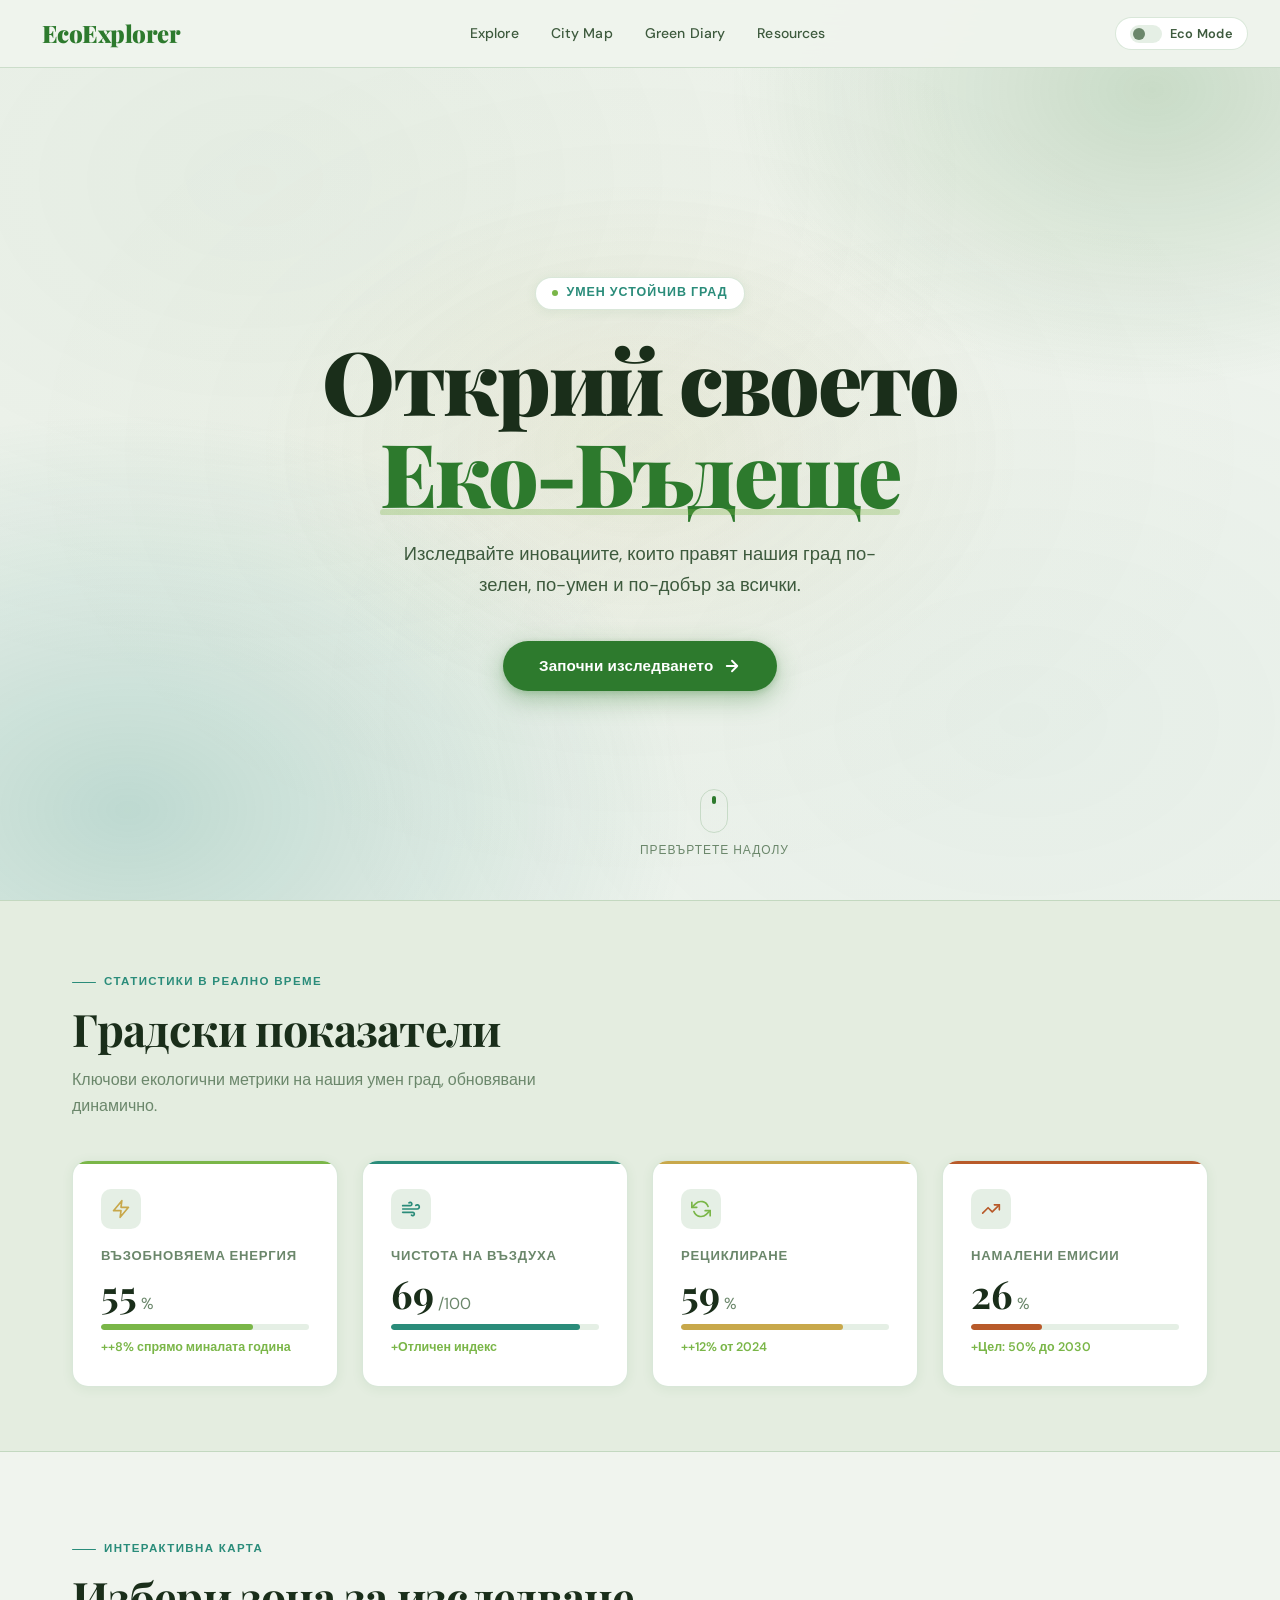
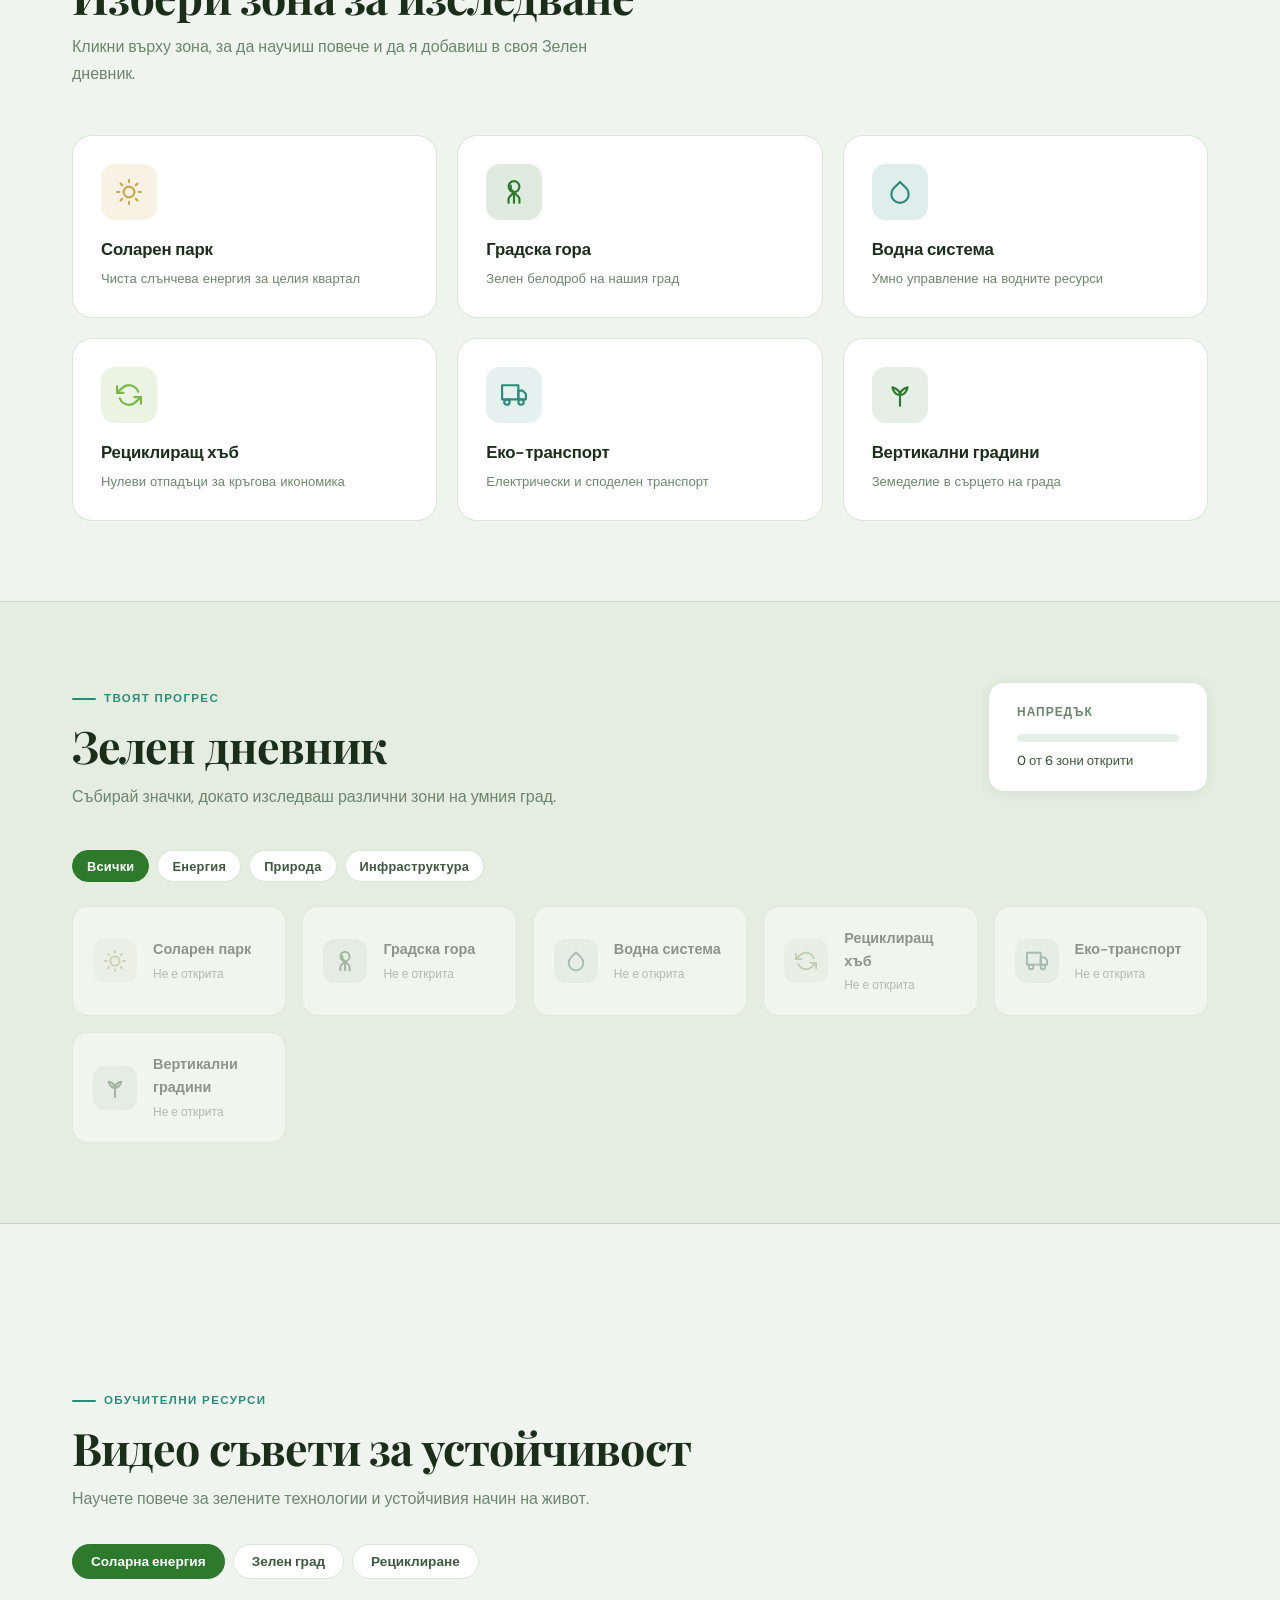
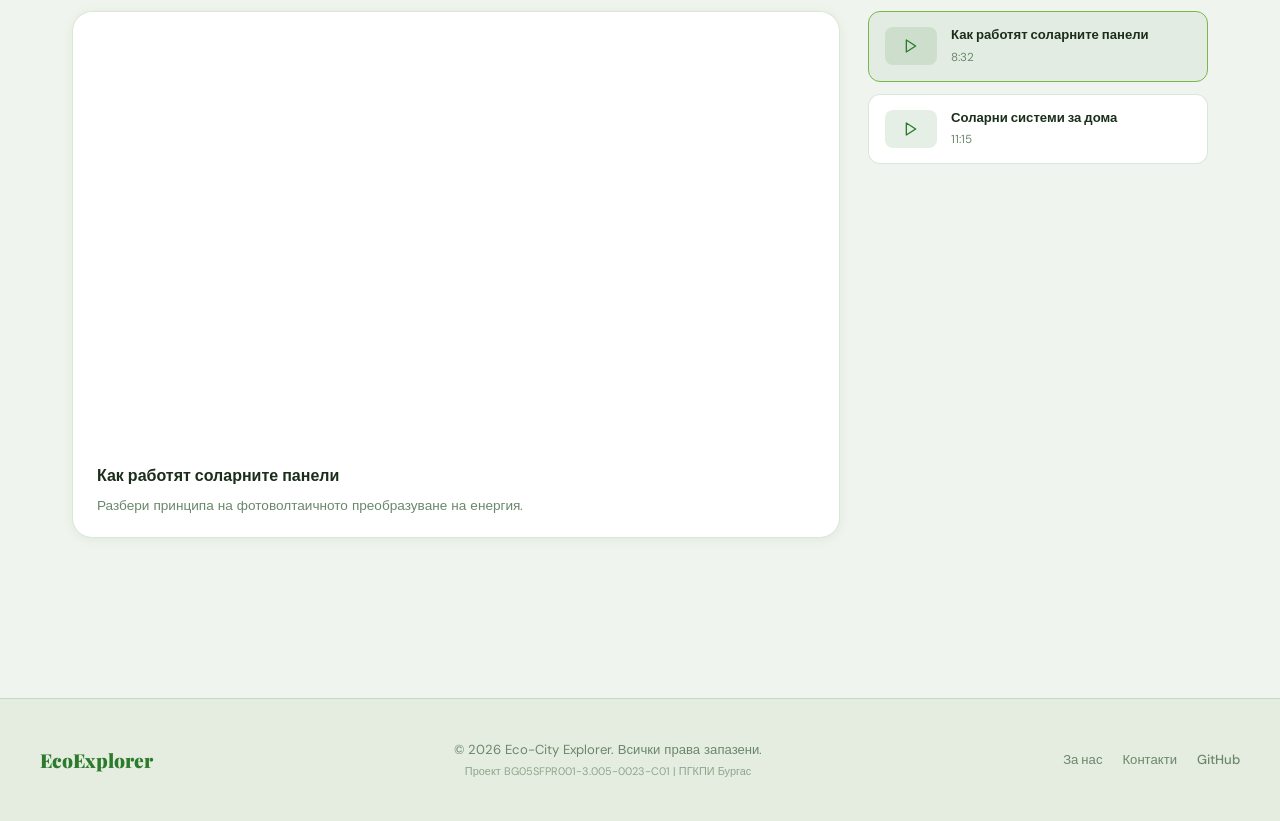
==== commit 70682fde: "Add presentation and documentation" ====
--- a/mainMenu/index.html
+++ b/mainMenu/index.html
@@ -1,3 +1,5 @@
+
+
 <!DOCTYPE html>
 <html lang="bg" data-theme="light">
 <head>
@@ -6,7 +8,8 @@
     <link rel="stylesheet" href="../mainMenu/MainMenu.css">
     <title>Eco-City Explorer</title>
     <link href="https://fonts.googleapis.com/css2?family=Playfair+Display:wght@700;900&family=DM+Sans:wght@300;400;500;600&display=swap" rel="stylesheet">
-    <link rel="icon" href="../assets/logo.png" type="image/x-icon">
+<link rel="icon" href="../assets/logo.png" type="image/x-icon">
+
 </head>
 <body>
 
@@ -14,6 +17,15 @@
          HEADER
     ============================================================ -->
     <header class="app-header">
+        <div class="logo">
+            <span class="logo-leaf">
+                <svg viewBox="0 0 28 28" fill="none" xmlns="http://www.w3.org/2000/svg">
+                    <path d="M4 24C4 24 7 14 14 8C21 2 24 4 24 4C24 4 22 14 15 20C10 24 4 24 4 24Z" fill="#2d7a2d"/>
+                    <path d="M4 24L14 14" stroke="#7ab648" stroke-width="1.5" stroke-linecap="round"/>
+                </svg>
+            </span>
+            EcoExplorer
+        </div>
 
         <nav id="nav">
             <a href="#map">Explore</a>
@@ -46,12 +58,12 @@
             </div>
             <h1>Открий своето<br><span class="highlight">Еко-Бъдеще</span></h1>
             <p>Изследвайте иновациите, които правят нашия град по-зелен, по-умен и по-добър за всички.</p>
-         <a href="../Map/map.html" class="cta-button">
-    Започни изследването
-    <svg width="18" height="18" viewBox="0 0 24 24" fill="none" stroke="currentColor" stroke-width="2.5" stroke-linecap="round" stroke-linejoin="round">
-        <path d="M5 12h14M12 5l7 7-7 7"/>
-    </svg>
-</a>
+            <button class="cta-button" id="start-btn">
+                Започни изследването
+                <svg width="18" height="18" viewBox="0 0 24 24" fill="none" stroke="currentColor" stroke-width="2.5" stroke-linecap="round" stroke-linejoin="round">
+                    <path d="M5 12h14M12 5l7 7-7 7"/>
+                </svg>
+            </button>
         </div>
 
         <div class="scroll-hint">
@@ -155,7 +167,6 @@
             <p class="section-subtitle" style="margin-bottom:2rem">Научете повече за зелените технологии и устойчивия начин на живот.</p>
 
             <div class="video-tabs" id="video-tabs">
-                <!-- Табовете се генерират от JS -->
             </div>
 
             <div class="video-layout">
@@ -175,7 +186,6 @@
                 </div>
 
                 <div class="video-playlist" id="video-playlist">
-                    <!-- Плейлистата се генерира от JS -->
                 </div>
             </div>
         </div>
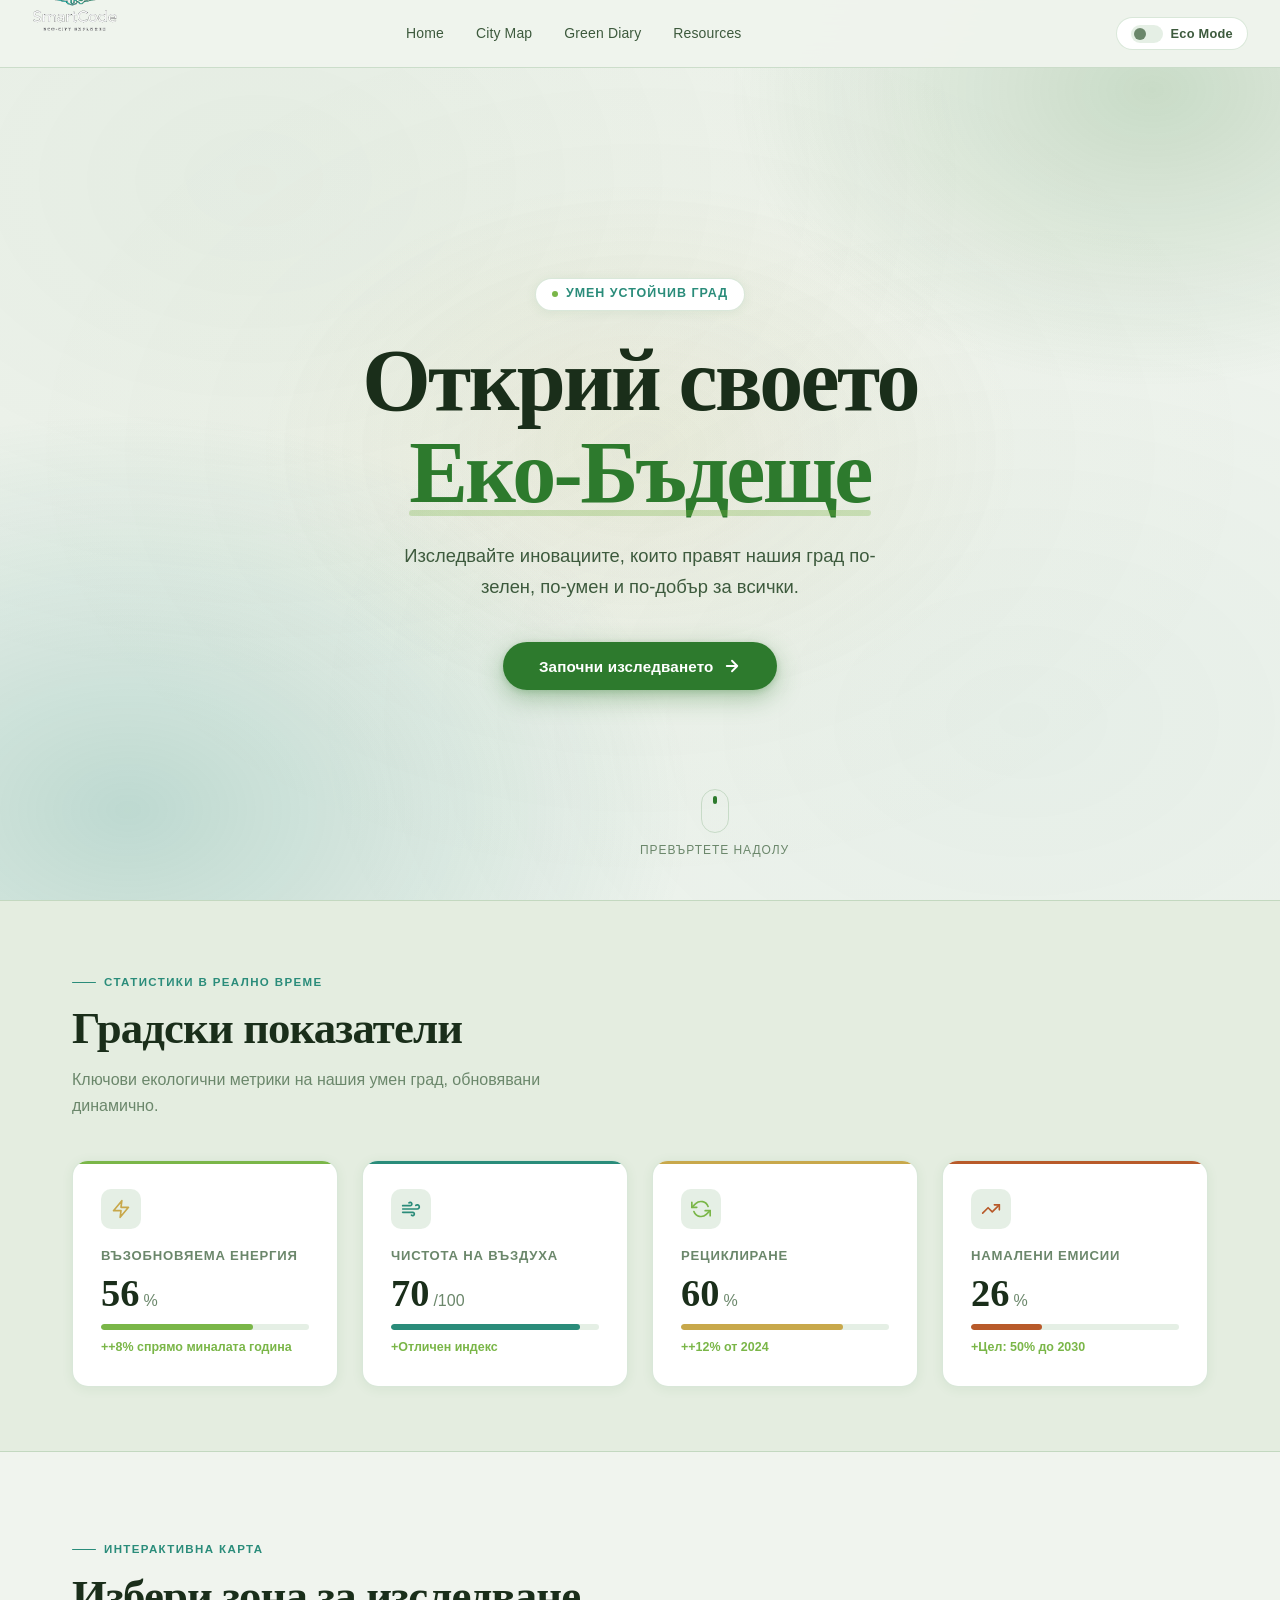
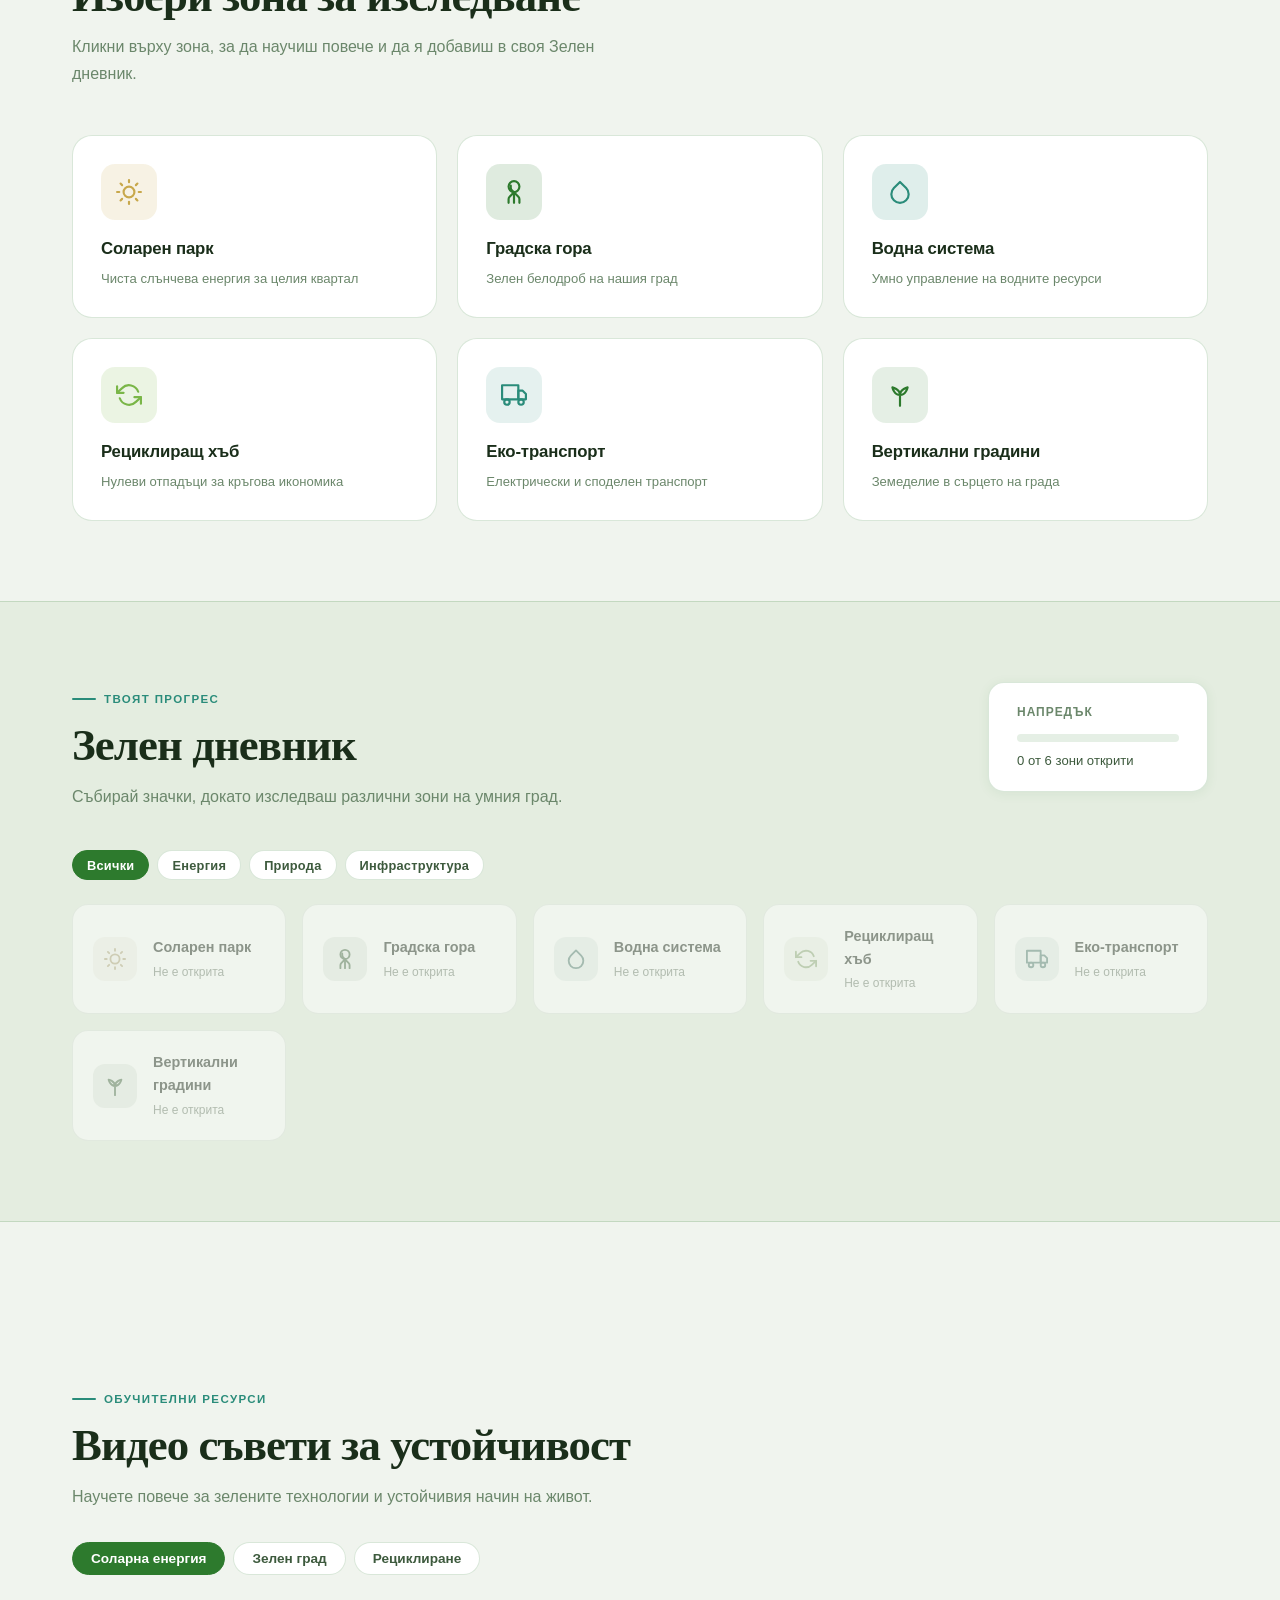
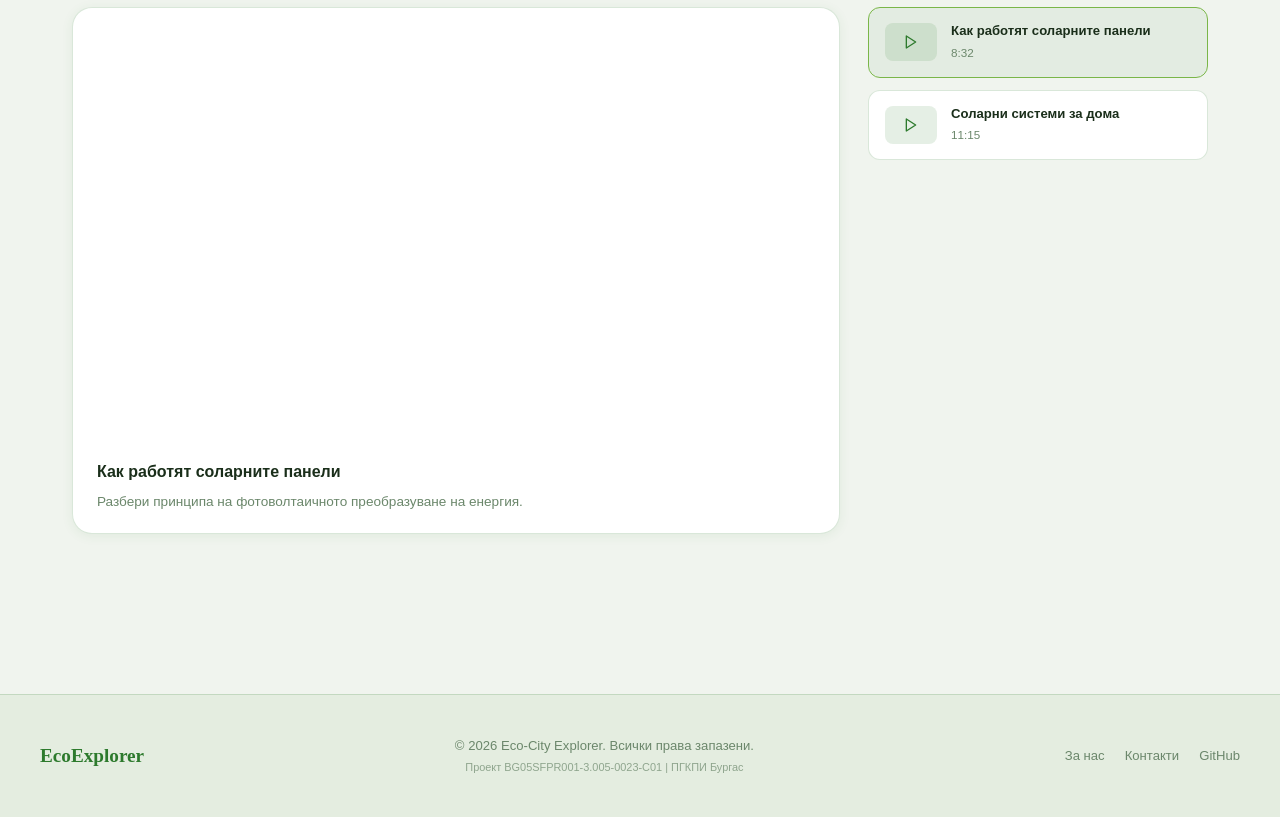
==== commit 644b7ea5: "Improve map and main page" ====
--- a/mainMenu/index.html
+++ b/mainMenu/index.html
@@ -6,10 +6,13 @@
     <meta charset="UTF-8">
     <meta name="viewport" content="width=device-width, initial-scale=1.0">
     <link rel="stylesheet" href="../mainMenu/MainMenu.css">
-    <title>Eco-City Explorer</title>
-    <link href="https://fonts.googleapis.com/css2?family=Playfair+Display:wght@700;900&family=DM+Sans:wght@300;400;500;600&display=swap" rel="stylesheet">
-<link rel="icon" href="../assets/logo.png" type="image/x-icon">
-
+    <title>SmartCode</title>
+  
+    <div class="logo-container">
+        <img class="small-logo" src="../assets/logo.png" alt="Green Motion Crew Logo" onerror="this.onerror=null; this.src='https://placehold.co/42x42/e0ecdb/2c5e2a?text=🌿';">
+     
+           <div class="logo" style="display: none;"></div>
+       </div>
 </head>
 <body>
 
@@ -24,12 +27,11 @@
                     <path d="M4 24L14 14" stroke="#7ab648" stroke-width="1.5" stroke-linecap="round"/>
                 </svg>
             </span>
-            EcoExplorer
         </div>
 
         <nav id="nav">
-            <a href="#map">Explore</a>
-            <a href="#map">City Map</a>
+            <a href="../mainMenu/index.html">Home</a>
+            <a href="../Map/map.html">City Map</a>
             <a href="#diary">Green Diary</a>
             <a href="#tips">Resources</a>
         </nav>
--- a/mainMenu/MainMenu.css
+++ b/mainMenu/MainMenu.css
@@ -77,7 +77,35 @@
             pointer-events: none;
             z-index: 0;
         }
-
+        /* --- NEW SMALL LOGO STYLES (top left) --- */
+        .logo-container {
+            display: flex;
+            align-items: center;
+            gap: 0.75rem;
+            flex-shrink: 0;
+        }
+
+        .small-logo {
+            width: 150px;
+            height: 150px;
+            object-fit: contain;
+            display: block;
+            border-radius: 50%;
+            padding: 6px;
+            transition: transform 0.2s ease;
+            z-index: 1001;
+            position: fixed;
+        }
+
+        .small-logo:hover {
+            transform: scale(1.02);
+        }
+
+        /* Keep the original .logo div if needed for spacing but we replace content */
+        .logo {
+            display: flex;
+            align-items: center;
+        }
         /* ============================================================
            HEADER / NAVIGATION
         ============================================================ */
@@ -103,44 +131,6 @@
    LOGO (PNG VERSION)
 ============================================================ */
 
-.logo {
-    font-family: 'Playfair Display', serif;
-    font-weight: 900;
-    font-size: 1.5rem;
-    color: var(--accent-green);
-    letter-spacing: -0.02em;
-
-    display: flex;
-    align-items: center;
-    gap: 0.6rem;
-}
-
-/* PNG image */
-.logo-img {
-    width: 34px;
-    height: 34px;
-    object-fit: contain;
-    display: block;
-
-    transition: transform 0.3s ease, filter 0.3s ease;
-}
-
-/* Hover effect */
-.logo:hover .logo-img {
-    transform: rotate(-8deg) scale(1.1);
-    filter: drop-shadow(0 4px 8px rgba(45,122,45,0.3));
-}
-
-/* Optional: text hover */
-.logo:hover {
-    color: var(--accent-lime);
-}
-
-/* Dark mode fix (ако логото е тъмно) */
-[data-theme="dark"] .logo-img {
-    filter: brightness(1.2) contrast(1.1);
-}
-
         nav#nav {
             display: flex;
             align-items: center;
